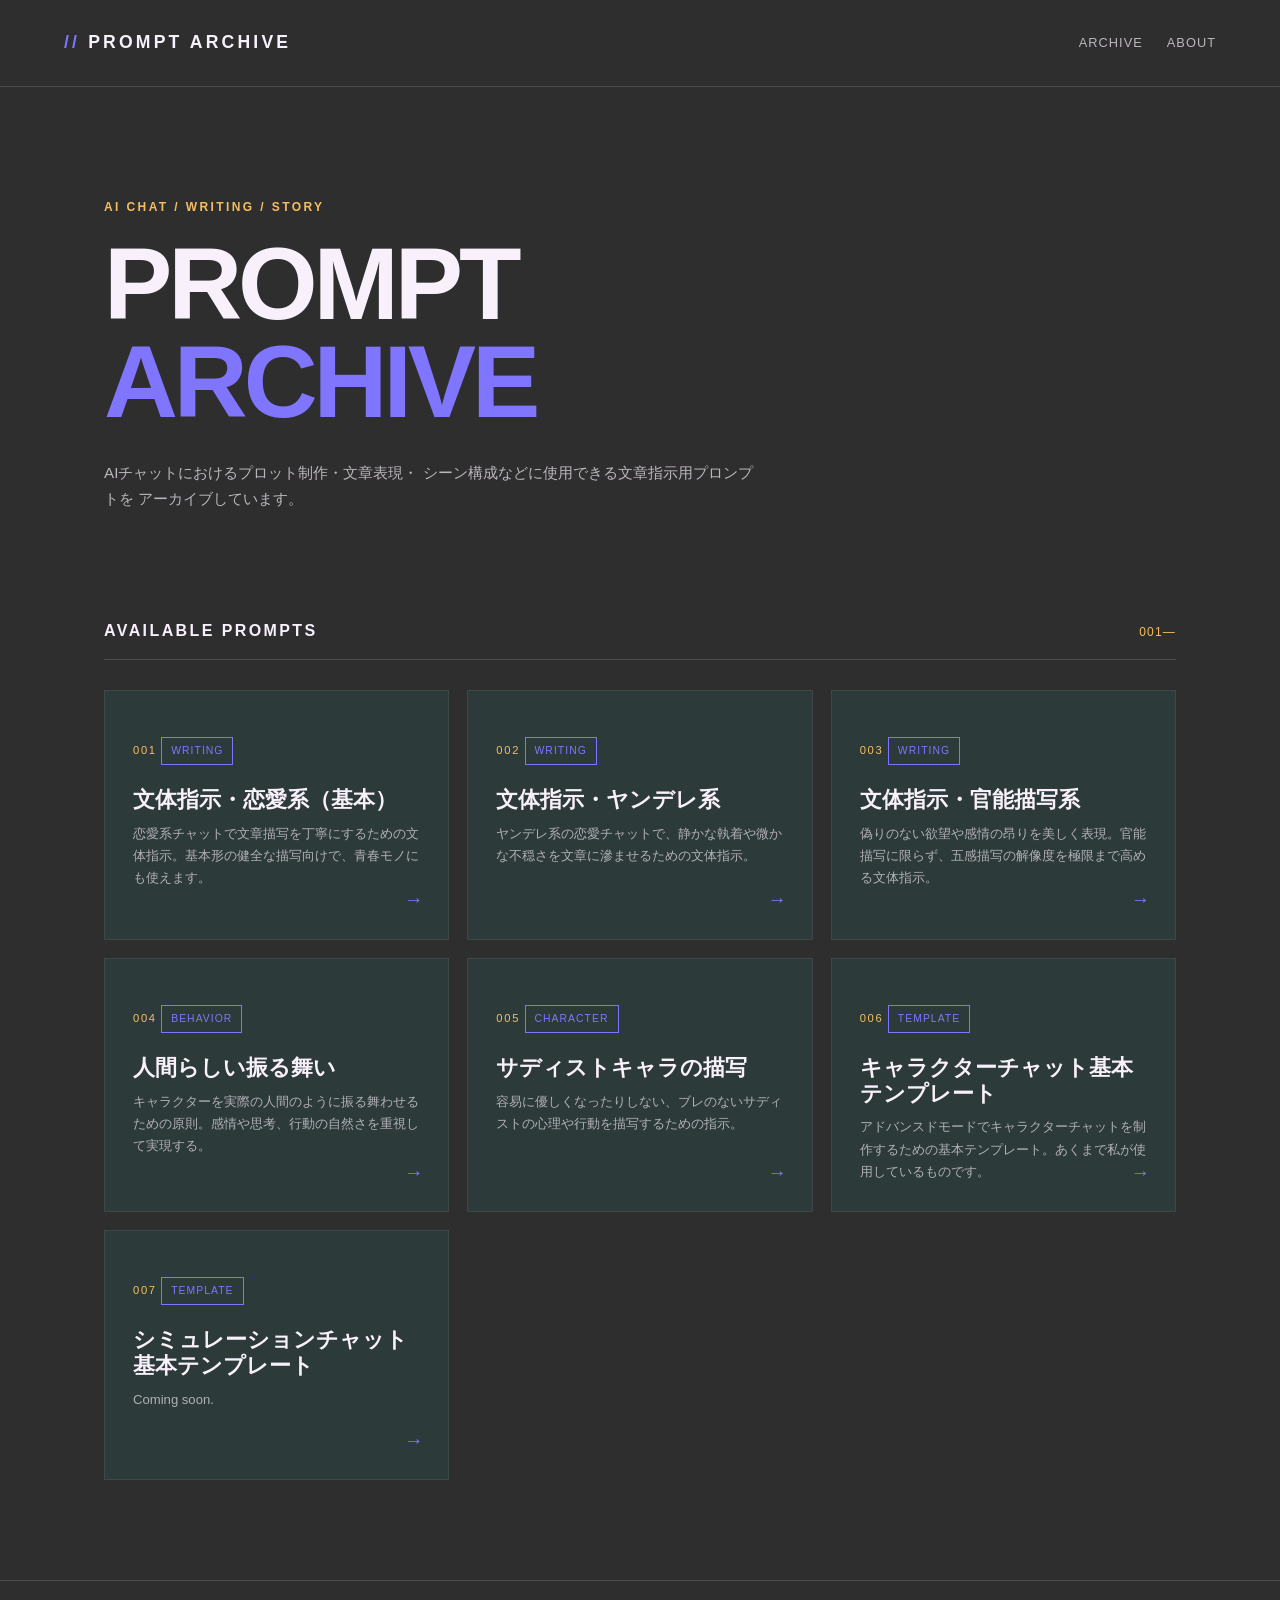
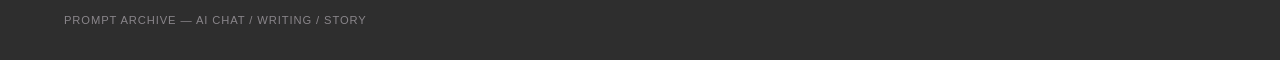
==== index.html @ 2a60b137 "Update index.html" ====
<!DOCTYPE html>
<html lang="ja">
<head>
<meta charset="UTF-8">
<meta name="viewport" content="width=device-width, initial-scale=1.0">
<title>PROMPT ARCHIVE</title>

<style>
    * {
        box-sizing: border-box;
    }

    html {
        scroll-behavior: smooth;
    }

    body {
        margin: 0;
        background: #2E2E2E;
        color: #F8F0FB;
        font-family: -apple-system, BlinkMacSystemFont, "Segoe UI",
                     "Hiragino Kaku Gothic ProN", "Yu Gothic", sans-serif;
        line-height: 1.7;
    }

    a {
        color: inherit;
        text-decoration: none;
    }

    /* ===== Header ===== */

    header {
        border-bottom: 1px solid rgba(248, 240, 251, 0.15);
        padding: 28px 5%;
    }

    .header-inner {
        max-width: 1200px;
        margin: 0 auto;
        display: flex;
        justify-content: space-between;
        align-items: center;
        gap: 20px;
    }

    .site-title {
        margin: 0;
        font-size: 1.1rem;
        letter-spacing: 0.18em;
        font-weight: 700;
    }

    .site-mark {
        color: #8075FF;
    }

    nav {
        display: flex;
        gap: 24px;
        font-size: 0.8rem;
        letter-spacing: 0.08em;
    }

    nav a {
        opacity: 0.7;
        transition: 0.2s;
    }

    nav a:hover {
        opacity: 1;
        color: #8075FF;
    }

    /* ===== Hero ===== */

    .hero {
        max-width: 1200px;
        margin: 0 auto;
        padding: 110px 5% 90px;
    }

    .eyebrow {
        color: #F6BD60;
        font-size: 0.75rem;
        font-weight: 700;
        letter-spacing: 0.2em;
        margin-bottom: 18px;
    }

    .hero h1 {
        margin: 0;
        font-size: clamp(3rem, 8vw, 6.5rem);
        line-height: 0.95;
        letter-spacing: -0.04em;
        font-weight: 800;
    }

    .hero h1 span {
        color: #8075FF;
    }

    .hero-description {
        max-width: 650px;
        margin-top: 30px;
        color: rgba(248, 240, 251, 0.7);
        font-size: 0.95rem;
    }

    /* ===== Archive ===== */

    .archive {
        max-width: 1200px;
        margin: 0 auto;
        padding: 0 5% 100px;
    }

    .section-heading {
        display: flex;
        justify-content: space-between;
        align-items: baseline;
        gap: 20px;
        margin-bottom: 30px;
        border-bottom: 1px solid rgba(248, 240, 251, 0.15);
        padding-bottom: 15px;
    }

    .section-heading h2 {
        margin: 0;
        font-size: 1rem;
        letter-spacing: 0.15em;
    }

    .section-number {
        color: #F6BD60;
        font-size: 0.75rem;
        letter-spacing: 0.1em;
    }

    /* ===== Cards ===== */

    .prompt-grid {
        display: grid;
        grid-template-columns: repeat(3, 1fr);
        gap: 18px;
    }

    .prompt-card {
        position: relative;
        min-height: 250px;
        padding: 28px;
        background: #2D3A3A;
        border: 1px solid rgba(248, 240, 251, 0.08);
        transition: transform 0.25s ease,
                    border-color 0.25s ease,
                    background 0.25s ease;
        overflow: hidden;
    }

    .prompt-card::before {
        content: "";
        position: absolute;
        top: 0;
        left: 0;
        width: 5px;
        height: 100%;
        background: #8075FF;
        transform: scaleY(0);
        transform-origin: bottom;
        transition: transform 0.25s ease;
    }

    .prompt-card:hover {
        transform: translateY(-5px);
        border-color: #8075FF;
        background: #343f3f;
    }

    .prompt-card:hover::before {
        transform: scaleY(1);
    }

    .card-number {
        color: #F6BD60;
        font-size: 0.7rem;
        letter-spacing: 0.15em;
    }

    .card-type {
        display: inline-block;
        margin-top: 18px;
        padding: 4px 9px;
        border: 1px solid #8075FF;
        color: #8075FF;
        font-size: 0.65rem;
        letter-spacing: 0.1em;
    }

    .prompt-card h3 {
        margin: 22px 0 10px;
        font-size: 1.35rem;
        line-height: 1.2;
    }

    .prompt-card p {
        margin: 0;
        color: rgba(248, 240, 251, 0.65);
        font-size: 0.82rem;
    }

    .card-arrow {
        position: absolute;
        right: 25px;
        bottom: 22px;
        color: #8075FF;
        font-size: 1.2rem;
    }

    /* ===== Footer ===== */

    footer {
        border-top: 1px solid rgba(248, 240, 251, 0.15);
        padding: 30px 5%;
        color: rgba(248, 240, 251, 0.45);
        font-size: 0.7rem;
        letter-spacing: 0.08em;
    }

    /* ===== Mobile ===== */

    @media (max-width: 800px) {
        .header-inner {
            align-items: flex-start;
        }

        nav {
            display: none;
        }

        .hero {
            padding-top: 75px;
            padding-bottom: 60px;
        }

        .prompt-grid {
            grid-template-columns: 1fr;
        }
    }
</style>
</head>

<body>

<header>
    <div class="header-inner">
        <div class="site-title">
            <span class="site-mark">//</span> PROMPT ARCHIVE
        </div>

        <nav>
            <a href="#archive">ARCHIVE</a>
            <a href="#about">ABOUT</a>
        </nav>
    </div>
</header>


<main>

    <section class="hero">
        <div class="eyebrow">AI CHAT / WRITING / STORY</div>

        <h1>
            PROMPT<br>
            <span>ARCHIVE</span>
        </h1>

        <p class="hero-description">
            AIチャットにおけるプロット制作・文章表現・
            シーン構成などに使用できる文章指示用プロンプトを
            アーカイブしています。
        </p>
    </section>


    <section class="archive" id="archive">

        <div class="section-heading">
            <h2>AVAILABLE PROMPTS</h2>
            <span class="section-number">001—</span>
        </div>


        <div class="prompt-grid">

            <a href="prompts/romance-writing-style.html" class="prompt-card">
               
                <span class="card-number">001</span>

                <span class="card-type">WRITING</span>

                <h3>
                    文体指示・恋愛系（基本）
                </h3>

                <p>
                    恋愛系チャットで文章描写を丁寧にするための文体指示。基本形の健全な描写向けで、青春モノにも使えます。
                </p>

                <span class="card-arrow">→</span>

            </a>


            <a href="prompts/yandere-writing-style.html" class="prompt-card">

                <span class="card-number">002</span>

                <span class="card-type">WRITING</span>

                <h3>
                    文体指示・ヤンデレ系
                </h3>

                <p>
                    ヤンデレ系の恋愛チャットで、静かな執着や微かな不穏さを文章に滲ませるための文体指示。
                </p>

                <span class="card-arrow">→</span>

            </a>


            <a href="prompts/sensuality-writing-style.html" class="prompt-card">

                <span class="card-number">003</span>

                <span class="card-type">WRITING</span>

                <h3>
                    文体指示・官能描写系
                </h3>

                <p>
                    偽りのない欲望や感情の昂りを美しく表現。官能描写に限らず、五感描写の解像度を極限まで高める文体指示。
                </p>

                <span class="card-arrow">→</span>

            </a>

           
           <a href="prompts/human-like-behavior.html" class="prompt-card">

                <span class="card-number">004</span>

                <span class="card-type">BEHAVIOR</span>

                <h3>
                    人間らしい振る舞い
                </h3>

                <p>
                    キャラクターを実際の人間のように振る舞わせるための原則。感情や思考、行動の自然さを重視して実現する。
                </p>

                <span class="card-arrow">→</span>

            </a>

           <a href="prompts/depiction-of-sadist.html" class="prompt-card">

                <span class="card-number">005</span>

                <span class="card-type">CHARACTER</span>

                <h3>
                    サディストキャラの描写
                </h3>

                <p>
                    容易に優しくなったりしない、ブレのないサディストの心理や行動を描写するための指示。
                </p>

                <span class="card-arrow">→</span>

            </a>

           <a href="prompts/character-chat-template.html" class="prompt-card">

                <span class="card-number">006</span>

                <span class="card-type">TEMPLATE</span>

                <h3>
                    キャラクターチャット基本テンプレート
                </h3>

                <p>
                    アドバンスドモードでキャラクターチャットを制作するための基本テンプレート。あくまで私が使用しているものです。
                </p>

                <span class="card-arrow">→</span>

            </a>

           </a>

           <a href="#" class="prompt-card">

                <span class="card-number">007</span>

                <span class="card-type">TEMPLATE</span>

                <h3>
                    シミュレーションチャット基本テンプレート
                </h3>

                <p>
                    Coming soon.
                </p>

                <span class="card-arrow">→</span>

            </a>


        </div>

    </section>

</main>


<footer>
    PROMPT ARCHIVE — AI CHAT / WRITING / STORY
</footer>

</body>
</html>
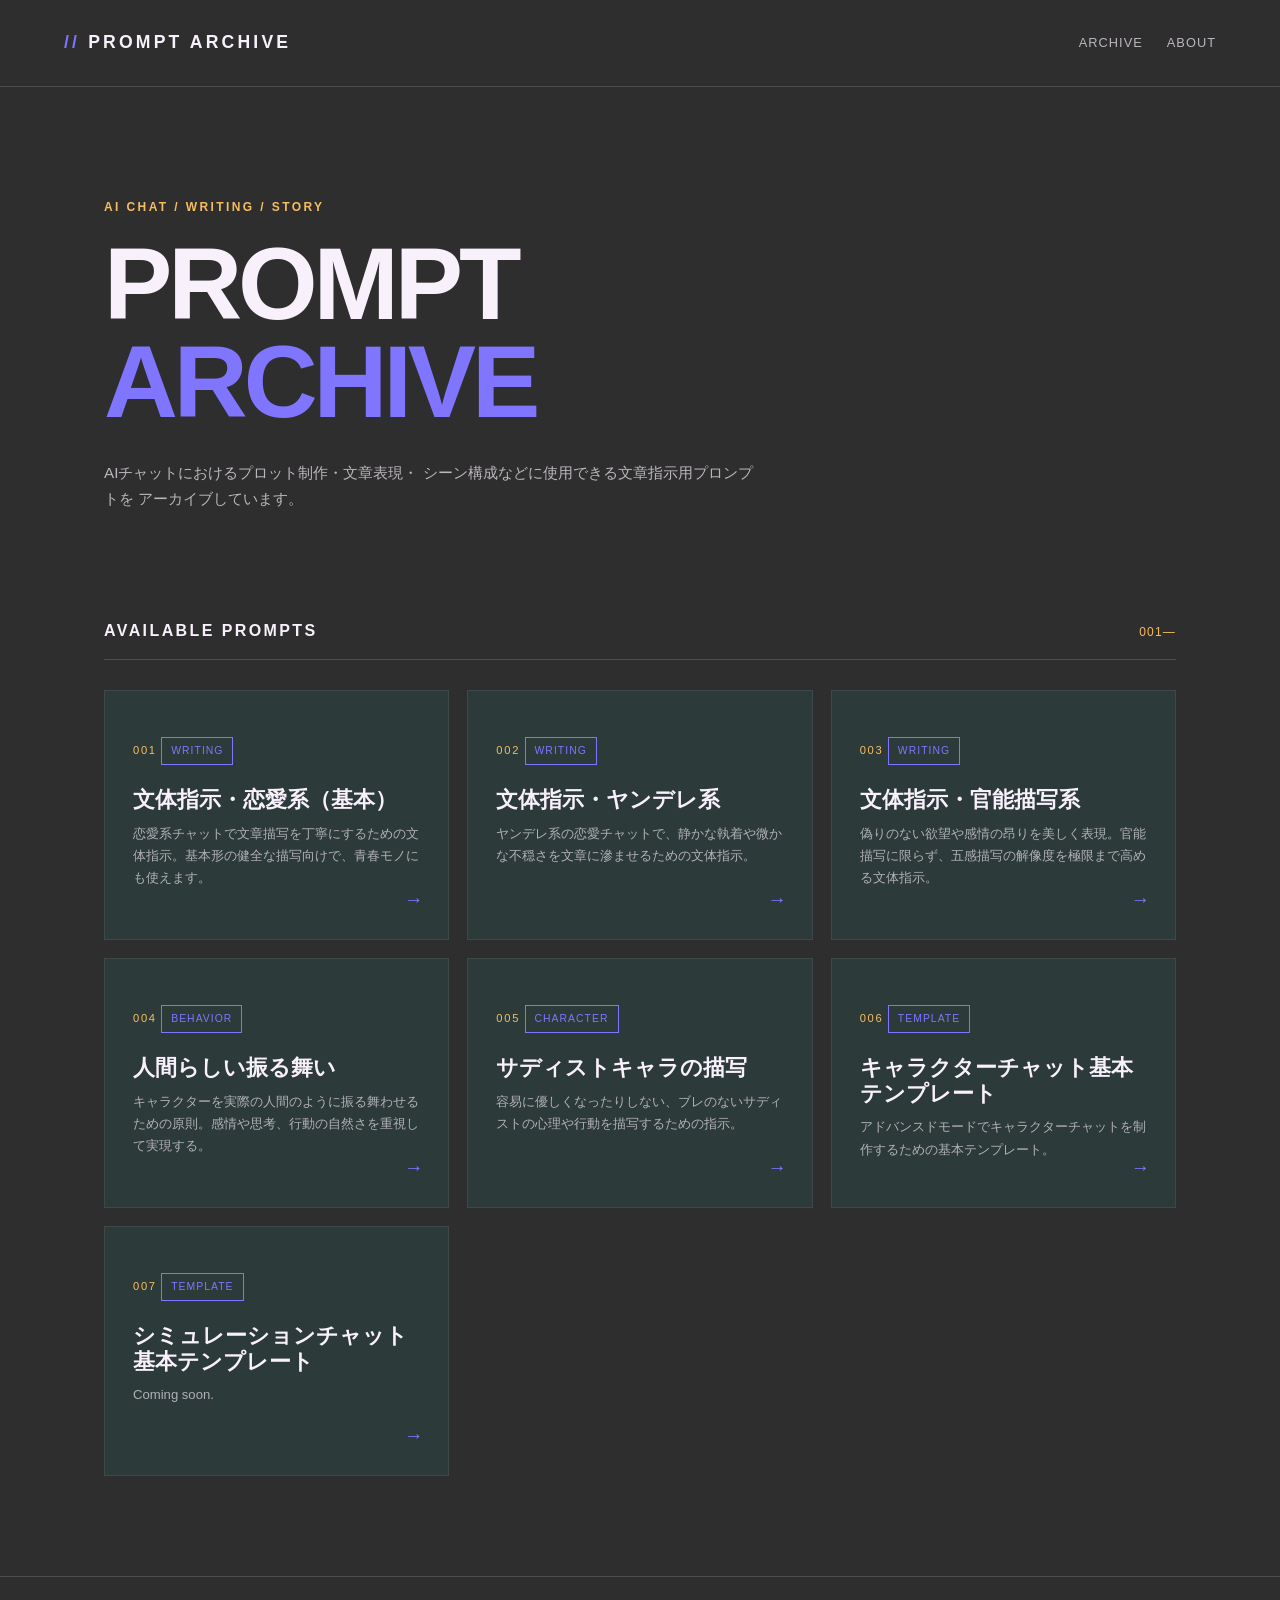
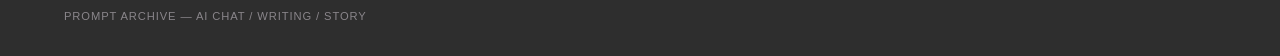
==== commit 41bf71b9: "Update index.html" ====
--- a/index.html
+++ b/index.html
@@ -397,7 +397,7 @@
                 </h3>
 
                 <p>
-                    アドバンスドモードでキャラクターチャットを制作するための基本テンプレート。あくまで私が使用しているものです。
+                    アドバンスドモードでキャラクターチャットを制作するための基本テンプレート。
                 </p>
 
                 <span class="card-arrow">→</span>
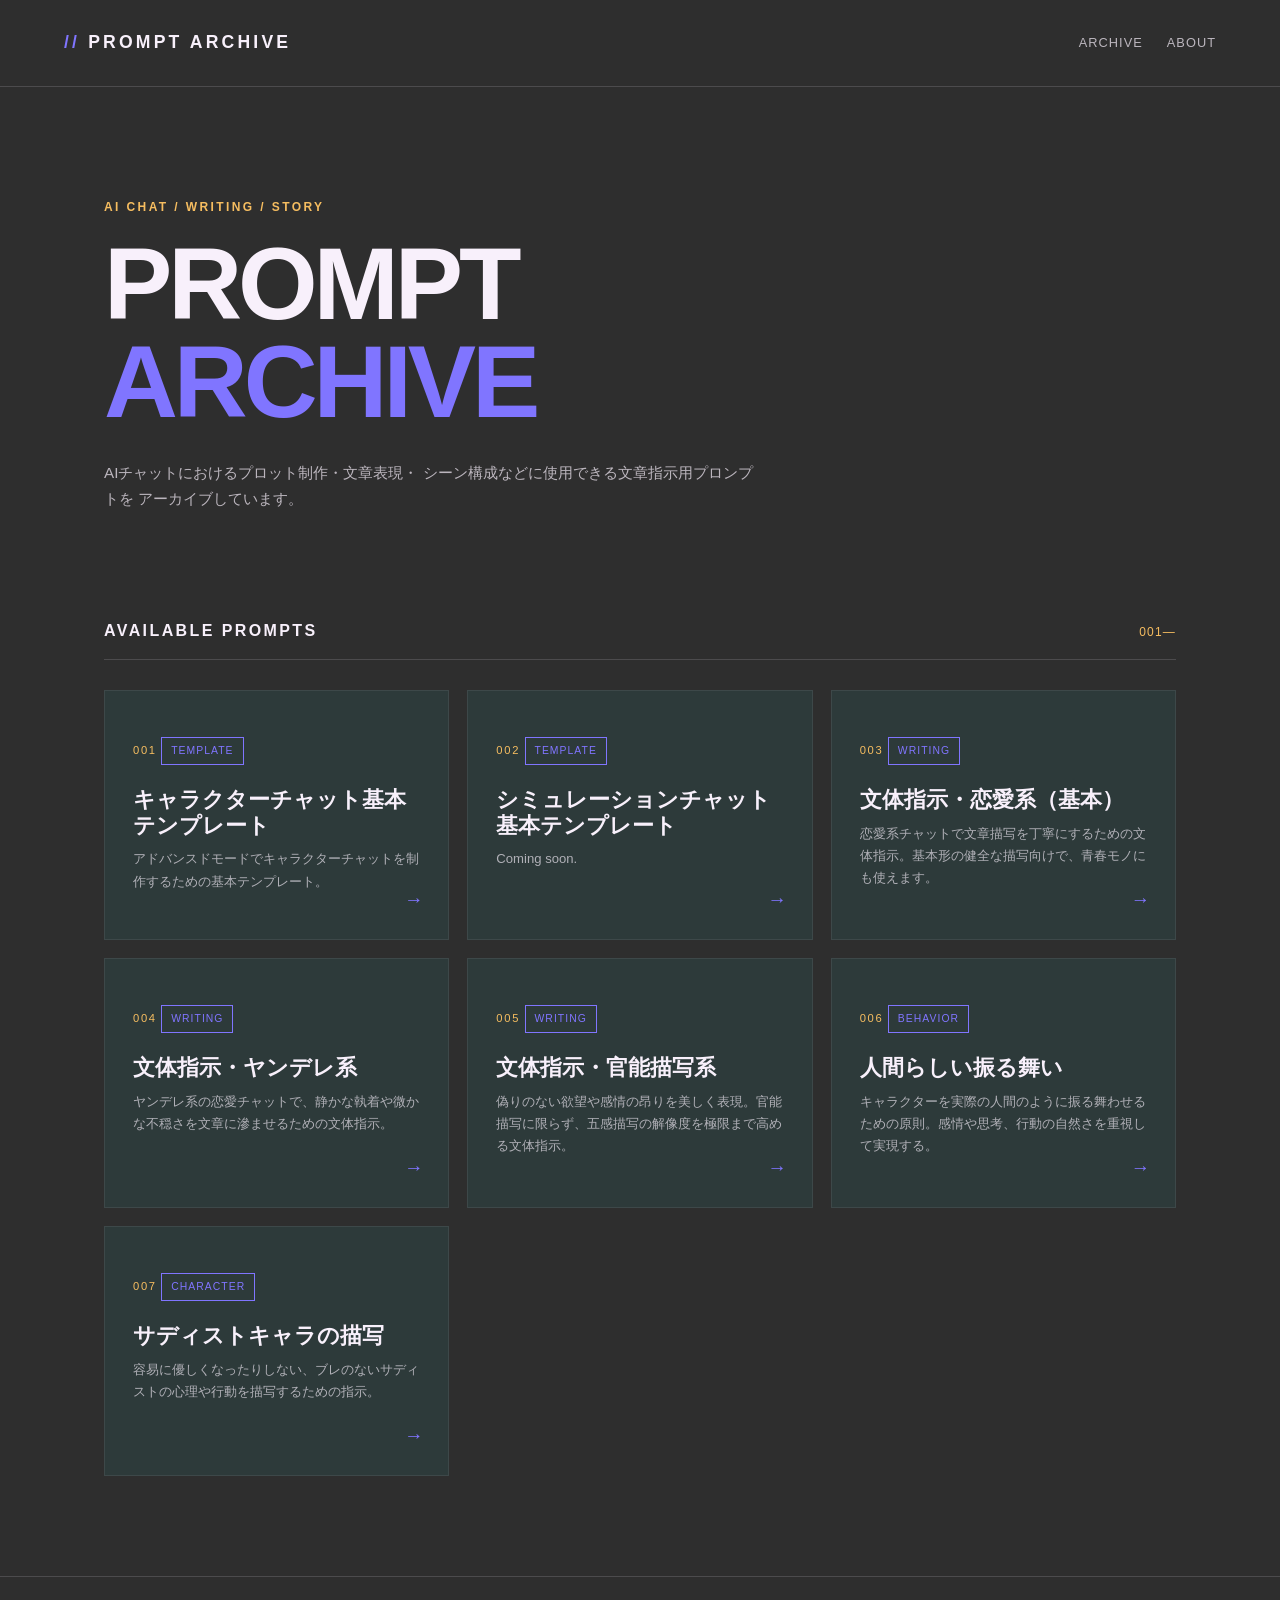
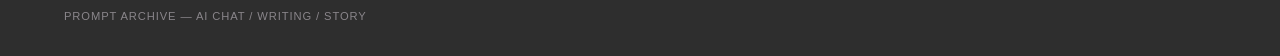
==== commit 7d34c712: "Update index.html" ====
--- a/index.html
+++ b/index.html
@@ -3,6 +3,7 @@
 <head>
 <meta charset="UTF-8">
 <meta name="viewport" content="width=device-width, initial-scale=1.0">
+<link rel="icon" href="favicon.png" type="image/png">
 <title>PROMPT ARCHIVE</title>
 
 <style>
@@ -290,12 +291,49 @@
             <span class="section-number">001—</span>
         </div>
 
-
         <div class="prompt-grid">
+
+             <a href="prompts/character-chat-template.html" class="prompt-card">
+
+                <span class="card-number">001</span>
+
+                <span class="card-type">TEMPLATE</span>
+
+                <h3>
+                    キャラクターチャット基本テンプレート
+                </h3>
+
+                <p>
+                    アドバンスドモードでキャラクターチャットを制作するための基本テンプレート。
+                </p>
+
+                <span class="card-arrow">→</span>
+
+            </a>
+
+           </a>
+
+           <a href="#" class="prompt-card">
+
+                <span class="card-number">002</span>
+
+                <span class="card-type">TEMPLATE</span>
+
+                <h3>
+                    シミュレーションチャット基本テンプレート
+                </h3>
+
+                <p>
+                    Coming soon.
+                </p>
+
+                <span class="card-arrow">→</span>
+
+            </a>
 
             <a href="prompts/romance-writing-style.html" class="prompt-card">
                
-                <span class="card-number">001</span>
+                <span class="card-number">003</span>
 
                 <span class="card-type">WRITING</span>
 
@@ -314,7 +352,7 @@
 
             <a href="prompts/yandere-writing-style.html" class="prompt-card">
 
-                <span class="card-number">002</span>
+                <span class="card-number">004</span>
 
                 <span class="card-type">WRITING</span>
 
@@ -333,7 +371,7 @@
 
             <a href="prompts/sensuality-writing-style.html" class="prompt-card">
 
-                <span class="card-number">003</span>
+                <span class="card-number">005</span>
 
                 <span class="card-type">WRITING</span>
 
@@ -352,7 +390,7 @@
            
            <a href="prompts/human-like-behavior.html" class="prompt-card">
 
-                <span class="card-number">004</span>
+                <span class="card-number">006</span>
 
                 <span class="card-type">BEHAVIOR</span>
 
@@ -370,7 +408,7 @@
 
            <a href="prompts/depiction-of-sadist.html" class="prompt-card">
 
-                <span class="card-number">005</span>
+                <span class="card-number">007</span>
 
                 <span class="card-type">CHARACTER</span>
 
@@ -386,43 +424,7 @@
 
             </a>
 
-           <a href="prompts/character-chat-template.html" class="prompt-card">
-
-                <span class="card-number">006</span>
-
-                <span class="card-type">TEMPLATE</span>
-
-                <h3>
-                    キャラクターチャット基本テンプレート
-                </h3>
-
-                <p>
-                    アドバンスドモードでキャラクターチャットを制作するための基本テンプレート。
-                </p>
-
-                <span class="card-arrow">→</span>
-
-            </a>
-
-           </a>
-
-           <a href="#" class="prompt-card">
-
-                <span class="card-number">007</span>
-
-                <span class="card-type">TEMPLATE</span>
-
-                <h3>
-                    シミュレーションチャット基本テンプレート
-                </h3>
-
-                <p>
-                    Coming soon.
-                </p>
-
-                <span class="card-arrow">→</span>
-
-            </a>
+          
 
 
         </div>
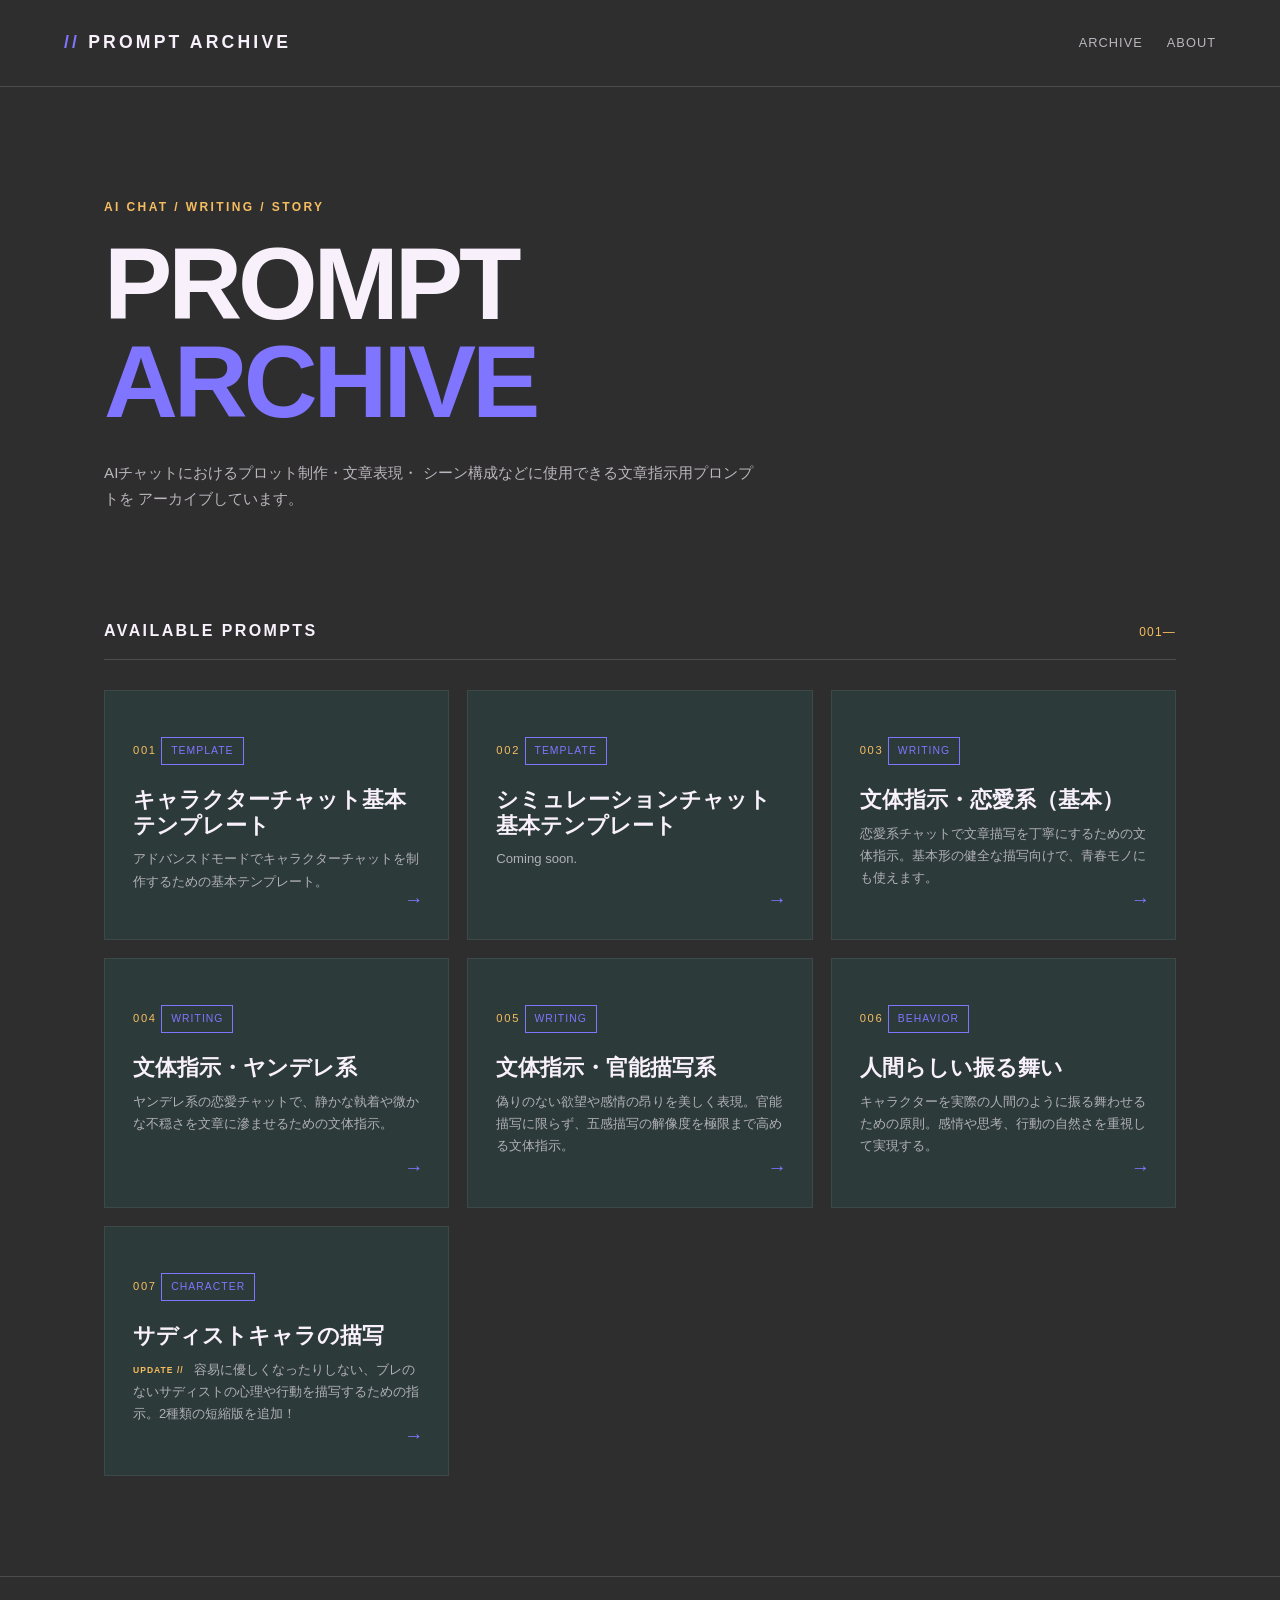
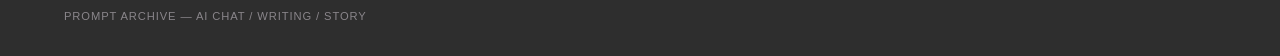
==== commit c13b8704: "Update index.html" ====
--- a/index.html
+++ b/index.html
@@ -217,6 +217,15 @@
         font-size: 1.2rem;
     }
 
+   .update::before {
+    content: "UPDATE //";
+    color: #F6BD60;
+    font-size: 0.65em;
+    font-weight: 700;
+    letter-spacing: 0.12em;
+    margin-right: 0.8em;
+    vertical-align: 0.08em;
+   }
     /* ===== Footer ===== */
 
     footer {
@@ -416,8 +425,8 @@
                     サディストキャラの描写
                 </h3>
 
-                <p>
-                    容易に優しくなったりしない、ブレのないサディストの心理や行動を描写するための指示。
+                <p class="update">
+                    容易に優しくなったりしない、ブレのないサディストの心理や行動を描写するための指示。2種類の短縮版を追加！
                 </p>
 
                 <span class="card-arrow">→</span>
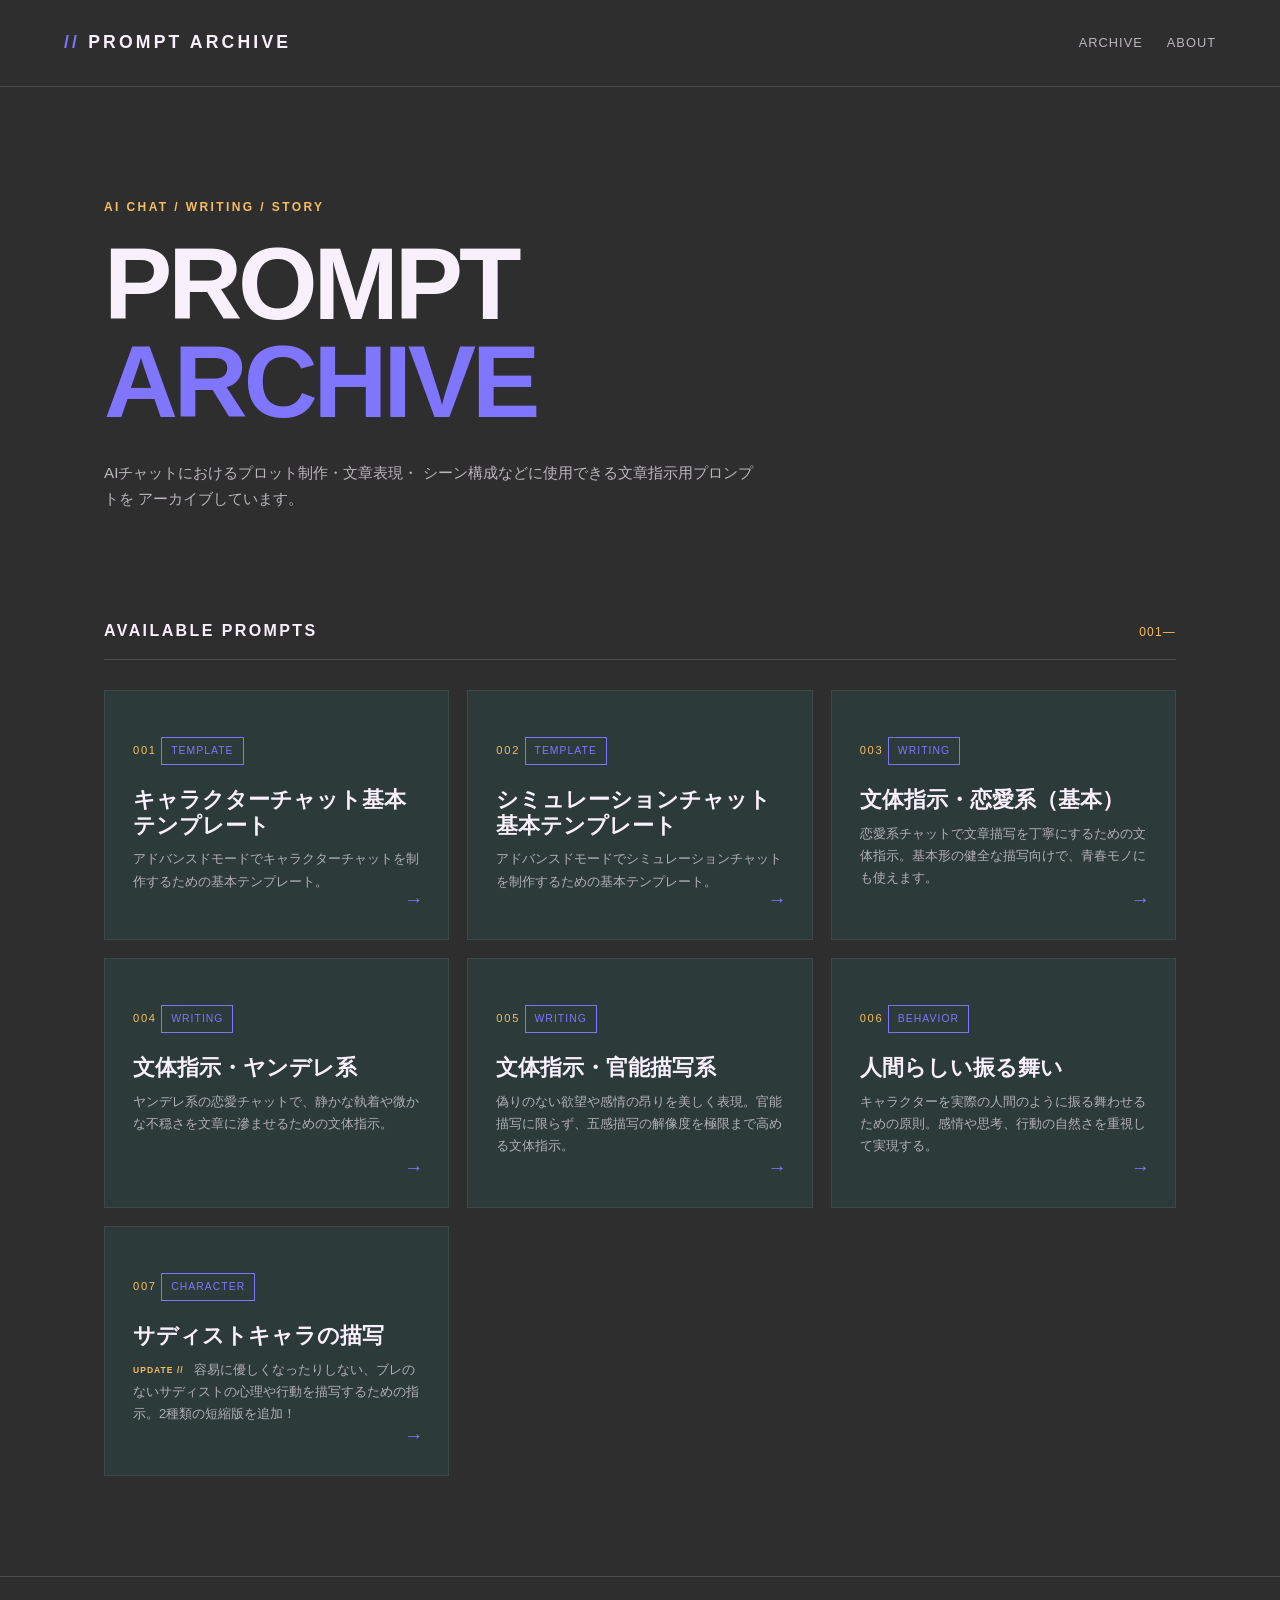
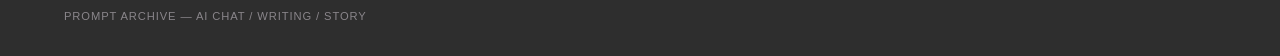
==== commit 99cd46c6: "Update index.html" ====
--- a/index.html
+++ b/index.html
@@ -322,7 +322,7 @@
 
            </a>
 
-           <a href="#" class="prompt-card">
+           <a href="prompts/simulation-chat-template.html" class="prompt-card">
 
                 <span class="card-number">002</span>
 
@@ -333,7 +333,7 @@
                 </h3>
 
                 <p>
-                    Coming soon.
+                    アドバンスドモードでシミュレーションチャットを制作するための基本テンプレート。
                 </p>
 
                 <span class="card-arrow">→</span>
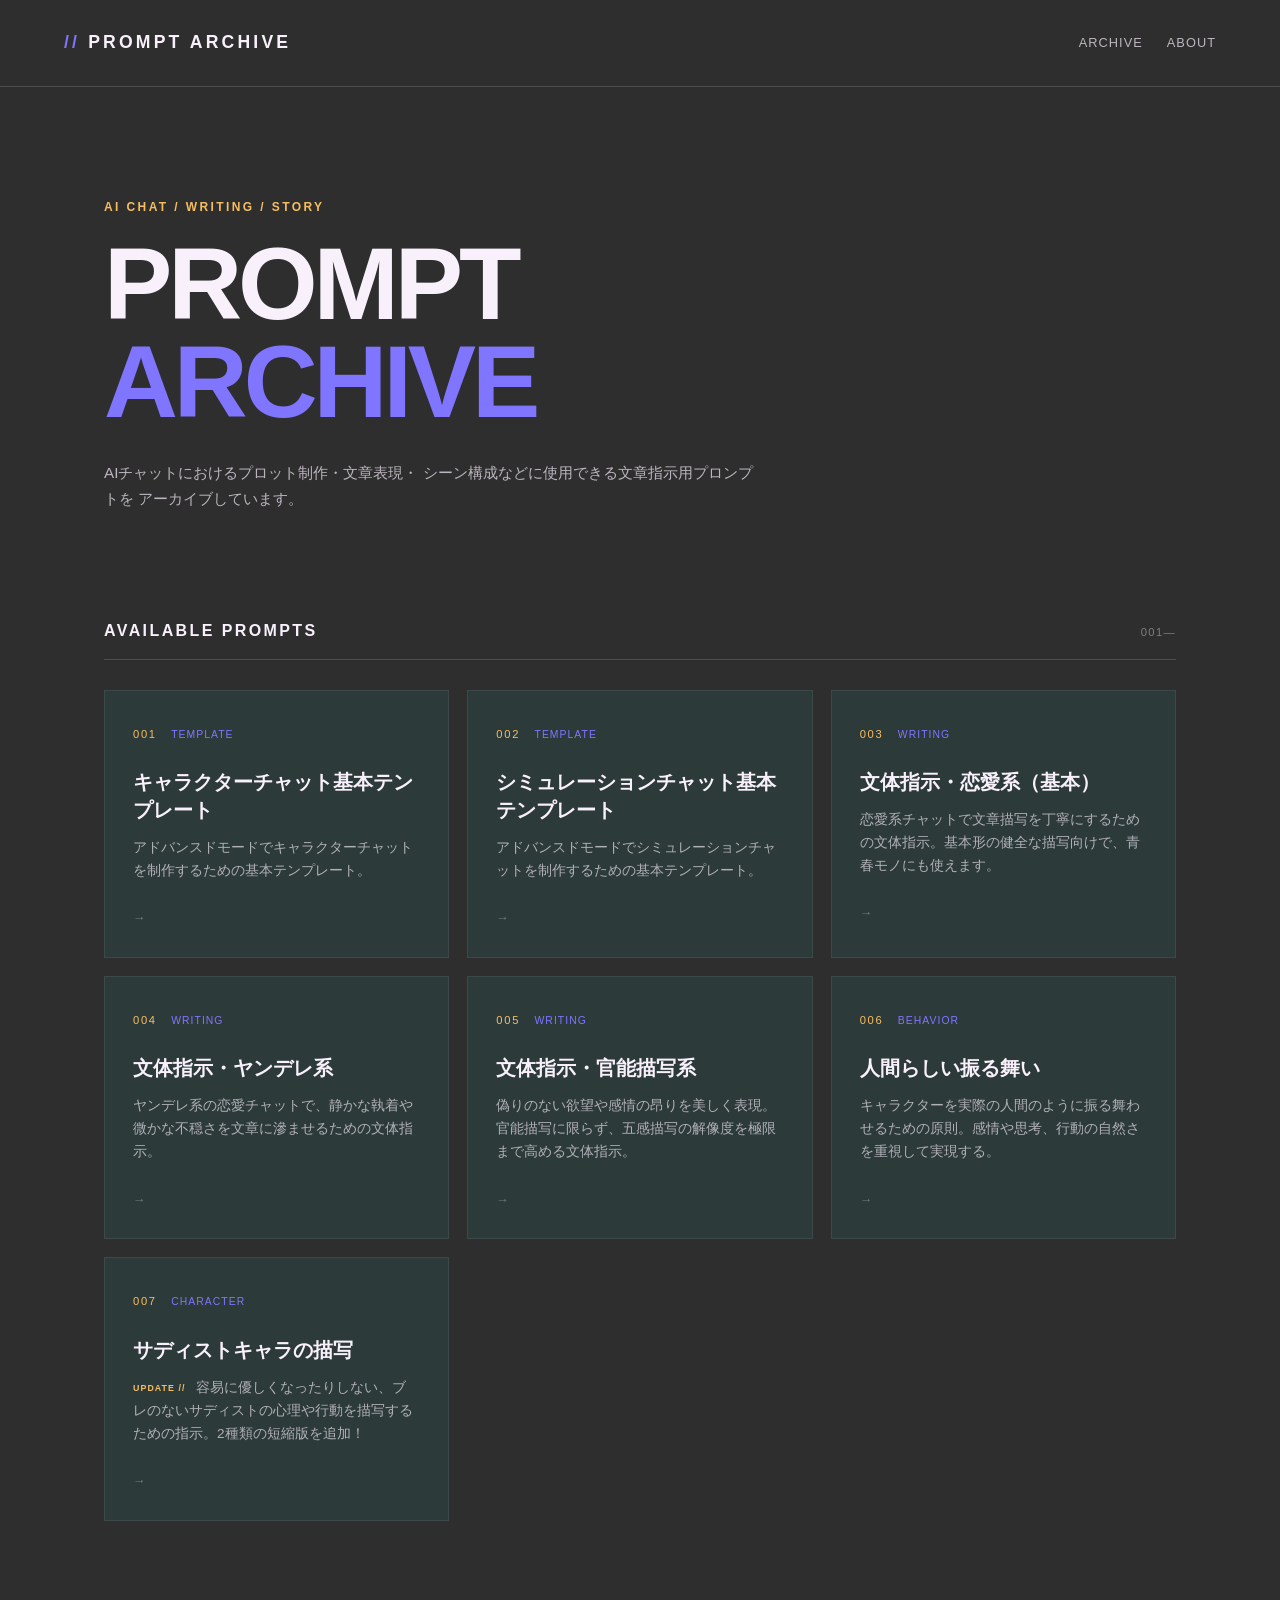
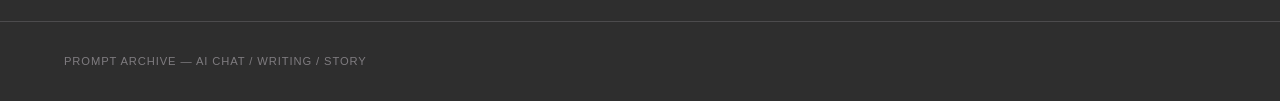
==== commit 4462a7c8: "Add files via upload" ====
--- a/index.html
+++ b/index.html
@@ -3,263 +3,13 @@
 <head>
 <meta charset="UTF-8">
 <meta name="viewport" content="width=device-width, initial-scale=1.0">
+<link rel="stylesheet" href="style.css">
 <link rel="icon" href="favicon.png" type="image/png">
 <title>PROMPT ARCHIVE</title>
 
-<style>
-    * {
-        box-sizing: border-box;
-    }
-
-    html {
-        scroll-behavior: smooth;
-    }
-
-    body {
-        margin: 0;
-        background: #2E2E2E;
-        color: #F8F0FB;
-        font-family: -apple-system, BlinkMacSystemFont, "Segoe UI",
-                     "Hiragino Kaku Gothic ProN", "Yu Gothic", sans-serif;
-        line-height: 1.7;
-    }
-
-    a {
-        color: inherit;
-        text-decoration: none;
-    }
-
-    /* ===== Header ===== */
-
-    header {
-        border-bottom: 1px solid rgba(248, 240, 251, 0.15);
-        padding: 28px 5%;
-    }
-
-    .header-inner {
-        max-width: 1200px;
-        margin: 0 auto;
-        display: flex;
-        justify-content: space-between;
-        align-items: center;
-        gap: 20px;
-    }
-
-    .site-title {
-        margin: 0;
-        font-size: 1.1rem;
-        letter-spacing: 0.18em;
-        font-weight: 700;
-    }
-
-    .site-mark {
-        color: #8075FF;
-    }
-
-    nav {
-        display: flex;
-        gap: 24px;
-        font-size: 0.8rem;
-        letter-spacing: 0.08em;
-    }
-
-    nav a {
-        opacity: 0.7;
-        transition: 0.2s;
-    }
-
-    nav a:hover {
-        opacity: 1;
-        color: #8075FF;
-    }
-
-    /* ===== Hero ===== */
-
-    .hero {
-        max-width: 1200px;
-        margin: 0 auto;
-        padding: 110px 5% 90px;
-    }
-
-    .eyebrow {
-        color: #F6BD60;
-        font-size: 0.75rem;
-        font-weight: 700;
-        letter-spacing: 0.2em;
-        margin-bottom: 18px;
-    }
-
-    .hero h1 {
-        margin: 0;
-        font-size: clamp(3rem, 8vw, 6.5rem);
-        line-height: 0.95;
-        letter-spacing: -0.04em;
-        font-weight: 800;
-    }
-
-    .hero h1 span {
-        color: #8075FF;
-    }
-
-    .hero-description {
-        max-width: 650px;
-        margin-top: 30px;
-        color: rgba(248, 240, 251, 0.7);
-        font-size: 0.95rem;
-    }
-
-    /* ===== Archive ===== */
-
-    .archive {
-        max-width: 1200px;
-        margin: 0 auto;
-        padding: 0 5% 100px;
-    }
-
-    .section-heading {
-        display: flex;
-        justify-content: space-between;
-        align-items: baseline;
-        gap: 20px;
-        margin-bottom: 30px;
-        border-bottom: 1px solid rgba(248, 240, 251, 0.15);
-        padding-bottom: 15px;
-    }
-
-    .section-heading h2 {
-        margin: 0;
-        font-size: 1rem;
-        letter-spacing: 0.15em;
-    }
-
-    .section-number {
-        color: #F6BD60;
-        font-size: 0.75rem;
-        letter-spacing: 0.1em;
-    }
-
-    /* ===== Cards ===== */
-
-    .prompt-grid {
-        display: grid;
-        grid-template-columns: repeat(3, 1fr);
-        gap: 18px;
-    }
-
-    .prompt-card {
-        position: relative;
-        min-height: 250px;
-        padding: 28px;
-        background: #2D3A3A;
-        border: 1px solid rgba(248, 240, 251, 0.08);
-        transition: transform 0.25s ease,
-                    border-color 0.25s ease,
-                    background 0.25s ease;
-        overflow: hidden;
-    }
-
-    .prompt-card::before {
-        content: "";
-        position: absolute;
-        top: 0;
-        left: 0;
-        width: 5px;
-        height: 100%;
-        background: #8075FF;
-        transform: scaleY(0);
-        transform-origin: bottom;
-        transition: transform 0.25s ease;
-    }
-
-    .prompt-card:hover {
-        transform: translateY(-5px);
-        border-color: #8075FF;
-        background: #343f3f;
-    }
-
-    .prompt-card:hover::before {
-        transform: scaleY(1);
-    }
-
-    .card-number {
-        color: #F6BD60;
-        font-size: 0.7rem;
-        letter-spacing: 0.15em;
-    }
-
-    .card-type {
-        display: inline-block;
-        margin-top: 18px;
-        padding: 4px 9px;
-        border: 1px solid #8075FF;
-        color: #8075FF;
-        font-size: 0.65rem;
-        letter-spacing: 0.1em;
-    }
-
-    .prompt-card h3 {
-        margin: 22px 0 10px;
-        font-size: 1.35rem;
-        line-height: 1.2;
-    }
-
-    .prompt-card p {
-        margin: 0;
-        color: rgba(248, 240, 251, 0.65);
-        font-size: 0.82rem;
-    }
-
-    .card-arrow {
-        position: absolute;
-        right: 25px;
-        bottom: 22px;
-        color: #8075FF;
-        font-size: 1.2rem;
-    }
-
-   .update::before {
-    content: "UPDATE //";
-    color: #F6BD60;
-    font-size: 0.65em;
-    font-weight: 700;
-    letter-spacing: 0.12em;
-    margin-right: 0.8em;
-    vertical-align: 0.08em;
-   }
-    /* ===== Footer ===== */
-
-    footer {
-        border-top: 1px solid rgba(248, 240, 251, 0.15);
-        padding: 30px 5%;
-        color: rgba(248, 240, 251, 0.45);
-        font-size: 0.7rem;
-        letter-spacing: 0.08em;
-    }
-
-    /* ===== Mobile ===== */
-
-    @media (max-width: 800px) {
-        .header-inner {
-            align-items: flex-start;
-        }
-
-        nav {
-            display: none;
-        }
-
-        .hero {
-            padding-top: 75px;
-            padding-bottom: 60px;
-        }
-
-        .prompt-grid {
-            grid-template-columns: 1fr;
-        }
-    }
-</style>
 </head>
 
-<body>
+<body class="top-page">
 
 <header>
     <div class="header-inner">
--- a/style.css
+++ b/style.css
@@ -0,0 +1,507 @@
+/* =========================================================
+   PROMPT ARCHIVE
+   Global stylesheet
+   - Shared styles
+   - Top page (.top-page)
+   - Detail pages (.detail-page)
+   ========================================================= */
+
+/* ===== Base / Common ===== */
+
+* {
+    box-sizing: border-box;
+}
+
+html {
+    scroll-behavior: smooth;
+}
+
+body {
+    margin: 0;
+    background: #2E2E2E;
+    color: #F8F0FB;
+    font-family: -apple-system, BlinkMacSystemFont, "Segoe UI",
+                 "Hiragino Kaku Gothic ProN", "Yu Gothic", sans-serif;
+}
+
+a {
+    color: inherit;
+    text-decoration: none;
+}
+
+
+/* ===== Header / Common ===== */
+
+header {
+    border-bottom: 1px solid rgba(248, 240, 251, 0.15);
+    padding: 28px 5%;
+}
+
+.header-inner {
+    margin: 0 auto;
+    display: flex;
+    justify-content: space-between;
+    align-items: center;
+    gap: 20px;
+}
+
+.site-title {
+    margin: 0;
+    font-size: 1.1rem;
+    letter-spacing: 0.18em;
+    font-weight: 700;
+}
+
+.site-mark {
+    color: #8075FF;
+}
+
+nav {
+    display: flex;
+    gap: 24px;
+    font-size: 0.8rem;
+    letter-spacing: 0.08em;
+}
+
+nav a {
+    opacity: 0.7;
+    transition: 0.2s;
+}
+
+nav a:hover {
+    opacity: 1;
+    color: #8075FF;
+}
+
+
+/* =========================================================
+   TOP PAGE
+   ========================================================= */
+
+.top-page {
+    line-height: 1.7;
+}
+
+.top-page .header-inner {
+    max-width: 1200px;
+}
+
+
+/* ===== Hero ===== */
+
+.hero {
+    max-width: 1200px;
+    margin: 0 auto;
+    padding: 110px 5% 90px;
+}
+
+.eyebrow {
+    color: #F6BD60;
+    font-size: 0.75rem;
+    font-weight: 700;
+    letter-spacing: 0.2em;
+    margin-bottom: 18px;
+}
+
+.hero h1 {
+    margin: 0;
+    font-size: clamp(3rem, 8vw, 6.5rem);
+    line-height: 0.95;
+    letter-spacing: -0.04em;
+    font-weight: 800;
+}
+
+.hero h1 span {
+    color: #8075FF;
+}
+
+.hero-description {
+    max-width: 650px;
+    margin-top: 30px;
+    color: rgba(248, 240, 251, 0.7);
+    font-size: 0.95rem;
+}
+
+
+/* ===== Archive ===== */
+
+.archive {
+    max-width: 1200px;
+    margin: 0 auto;
+    padding: 0 5% 100px;
+}
+
+.section-heading {
+    display: flex;
+    justify-content: space-between;
+    align-items: baseline;
+    gap: 20px;
+    margin-bottom: 30px;
+    border-bottom: 1px solid rgba(248, 240, 251, 0.15);
+    padding-bottom: 15px;
+}
+
+.section-heading h2 {
+    margin: 0;
+    font-size: 1rem;
+    letter-spacing: 0.15em;
+}
+
+.section-number {
+    color: rgba(248, 240, 251, 0.4);
+    font-size: 0.7rem;
+    letter-spacing: 0.12em;
+}
+
+.prompt-grid {
+    display: grid;
+    grid-template-columns: repeat(3, 1fr);
+    gap: 18px;
+}
+
+.prompt-card {
+    position: relative;
+    display: block;
+    padding: 28px;
+    background: #2D3A3A;
+    border: 1px solid rgba(248, 240, 251, 0.08);
+    overflow: hidden;
+    transition: 0.25s;
+}
+
+.prompt-card::before {
+    content: "";
+    position: absolute;
+    left: 0;
+    bottom: 0;
+    width: 100%;
+    height: 3px;
+    background: #8075FF;
+    transform: scaleX(0);
+    transform-origin: left;
+    transition: 0.25s;
+}
+
+.prompt-card:hover {
+    transform: translateY(-3px);
+    border-color: rgba(128, 117, 255, 0.5);
+}
+
+.prompt-card:hover::before {
+    transform: scaleX(1);
+}
+
+.card-number {
+    color: #F6BD60;
+    font-size: 0.7rem;
+    letter-spacing: 0.15em;
+}
+
+.card-type {
+    display: inline-block;
+    margin-left: 10px;
+    color: #8075FF;
+    font-size: 0.65rem;
+    letter-spacing: 0.1em;
+}
+
+.prompt-card h3 {
+    margin: 22px 0 12px;
+    font-size: 1.25rem;
+    line-height: 1.4;
+}
+
+.prompt-card p {
+    margin: 0;
+    color: rgba(248, 240, 251, 0.65);
+    font-size: 0.85rem;
+}
+
+.card-arrow {
+    display: block;
+    margin-top: 25px;
+    color: rgba(248, 240, 251, 0.35);
+    font-size: 0.8rem;
+    transition: 0.2s;
+}
+
+.prompt-card:hover .card-arrow {
+    color: #8075FF;
+}
+
+
+/* =========================================================
+   DETAIL PAGES
+   ========================================================= */
+
+.detail-page {
+    line-height: 1.8;
+}
+
+.detail-page .header-inner {
+    max-width: 1000px;
+}
+
+
+/* ===== Main ===== */
+
+.detail-page main {
+    max-width: 1000px;
+    margin: 0 auto;
+    padding: 70px 5% 100px;
+}
+
+
+/* ===== Back ===== */
+
+.back-link {
+    display: inline-block;
+    margin-bottom: 45px;
+    color: rgba(248, 240, 251, 0.55);
+    font-size: 0.75rem;
+    letter-spacing: 0.1em;
+}
+
+.back-link:hover {
+    color: #8075FF;
+}
+
+
+/* ===== Title ===== */
+
+.meta {
+    display: flex;
+    gap: 12px;
+    align-items: center;
+    margin-bottom: 18px;
+}
+
+.number {
+    color: #F6BD60;
+    font-size: 0.75rem;
+    letter-spacing: 0.15em;
+}
+
+.type {
+    border: 1px solid #8075FF;
+    color: #8075FF;
+    padding: 3px 9px;
+    font-size: 0.65rem;
+    letter-spacing: 0.1em;
+}
+
+.detail-page h1 {
+    margin: 0;
+    font-size: clamp(2.5rem, 7vw, 5rem);
+    line-height: 1;
+    letter-spacing: -0.04em;
+}
+
+.description {
+    max-width: 700px;
+    margin: 30px 0 70px;
+    color: rgba(248, 240, 251, 0.7);
+}
+
+
+/* ===== Sections ===== */
+
+.section {
+    margin-top: 65px;
+}
+
+.section-label {
+    color: #F6BD60;
+    font-size: 0.7rem;
+    letter-spacing: 0.18em;
+    font-weight: 700;
+    margin-bottom: 20px;
+}
+
+.content-box {
+    background: #2D3A3A;
+    border: 1px solid rgba(248, 240, 251, 0.08);
+    padding: 30px;
+}
+
+.content-box h2 {
+    margin-top: 0;
+    font-size: 1.35rem;
+}
+
+.content-box h3 {
+    margin-top: 35px;
+    color: #8075FF;
+    font-size: 1rem;
+}
+
+.content-box ul {
+    padding-left: 1.4em;
+}
+
+.content-box li {
+    margin-bottom: 10px;
+}
+
+
+/* ===== Download ===== */
+
+.download {
+    margin-top: 80px;
+    padding: 35px;
+    border: 1px solid #8075FF;
+    text-align: center;
+}
+
+.download p {
+    margin-top: 0;
+    color: rgba(248, 240, 251, 0.6);
+    font-size: 0.8rem;
+}
+
+.download-button {
+    display: inline-block;
+    margin-top: 10px;
+    padding: 14px 28px;
+    background: #8075FF;
+    color: #F8F0FB;
+    font-weight: 700;
+    font-size: 0.8rem;
+    letter-spacing: 0.08em;
+    transition: 0.2s;
+}
+
+.download-button:hover {
+    background: #F6BD60;
+    color: #2E2E2E;
+}
+
+
+/* ===== Sample Output ===== */
+
+.sample-box {
+    position: relative;
+    margin-top: 45px;
+    padding: 32px 34px 36px;
+    background: #2D3A3A;
+    border: 1px solid rgba(248, 240, 251, 0.12);
+    border-left: 4px solid #8075FF;
+}
+
+.sample-label {
+    margin-bottom: 28px;
+    color: #F6BD60;
+    font-size: 0.7rem;
+    font-weight: 700;
+    letter-spacing: 0.18em;
+}
+
+.sample-text {
+    color: rgba(248, 240, 251, 0.92);
+    font-family:
+        "Hiragino Mincho ProN",
+        "Yu Mincho",
+        "YuMincho",
+        serif;
+    font-size: 15px;
+    line-height: 2;
+    letter-spacing: 0.025em;
+}
+
+
+/* ===== UPDATE ===== */
+
+.update::before {
+    content: "UPDATE //";
+    color: #F6BD60;
+    font-size: 0.65em;
+    font-weight: 700;
+    letter-spacing: 0.12em;
+    margin-right: 0.8em;
+    vertical-align: 0.08em;
+}
+
+
+/* ===== Archive Divider ===== */
+
+.archive-divider {
+    display: flex;
+    align-items: center;
+    gap: 15px;
+    margin: 55px 0;
+    color: #8075FF;
+    font-size: 0.7rem;
+    letter-spacing: 0.15em;
+}
+
+.archive-divider::after {
+    content: "";
+    flex: 1;
+    height: 1px;
+    background: rgba(248, 240, 251, 0.15);
+}
+
+
+/* ===== Footer ===== */
+
+footer {
+    border-top: 1px solid rgba(248, 240, 251, 0.15);
+    padding: 30px 5%;
+    color: rgba(248, 240, 251, 0.4);
+    font-size: 0.7rem;
+    letter-spacing: 0.08em;
+}
+
+
+/* =========================================================
+   MOBILE
+   ========================================================= */
+
+@media (max-width: 800px) {
+
+    .prompt-grid {
+        grid-template-columns: 1fr;
+    }
+
+    .hero {
+        padding-top: 80px;
+    }
+
+}
+
+@media (max-width: 600px) {
+
+    .hero {
+        padding: 70px 5% 60px;
+    }
+
+    .archive {
+        padding-bottom: 70px;
+    }
+
+    .prompt-card {
+        padding: 24px;
+    }
+
+    .detail-page main {
+        padding-top: 45px;
+    }
+
+    .content-box {
+        padding: 22px;
+    }
+
+    .download {
+        padding: 25px 18px;
+    }
+
+    .sample-box {
+        padding: 25px 22px 28px;
+    }
+
+    .sample-text {
+        font-size: 14px;
+        line-height: 2;
+    }
+
+}
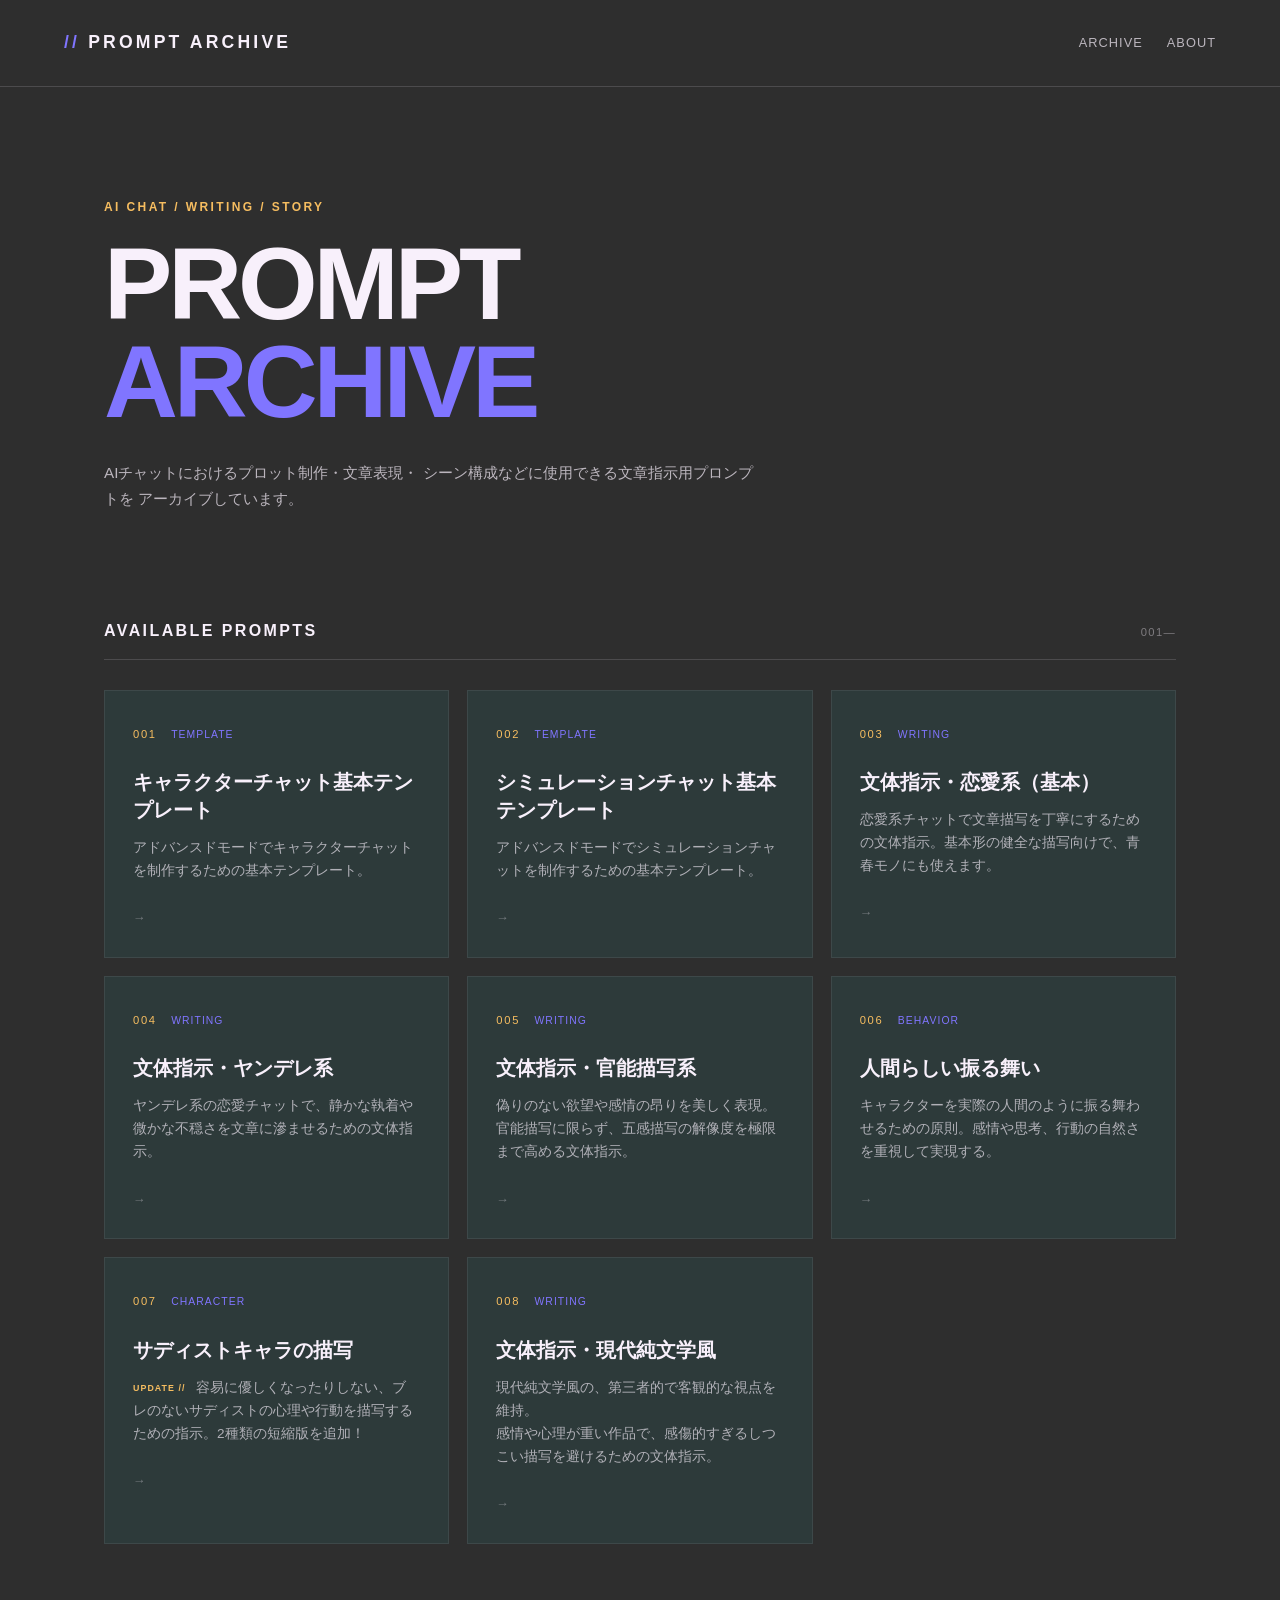
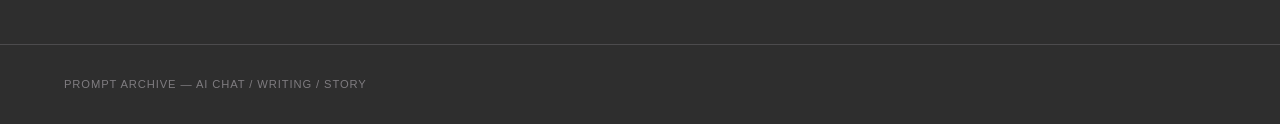
==== commit a091c75c: "Add files via upload" ====
--- a/index.html
+++ b/index.html
@@ -183,6 +183,24 @@
 
             </a>
 
+            <a href="prompts/pure-literature-style.html" class="prompt-card">
+
+                <span class="card-number">008</span>
+
+                <span class="card-type">WRITING</span>
+
+                <h3>
+                    文体指示・現代純文学風
+                </h3>
+
+                <p>
+                    現代純文学風の、第三者的で客観的な視点を維持。<br>感情や心理が重い作品で、感傷的すぎるしつこい描写を避けるための文体指示。
+                </p>
+
+                <span class="card-arrow">→</span>
+
+            </a>
+
           
 
 
